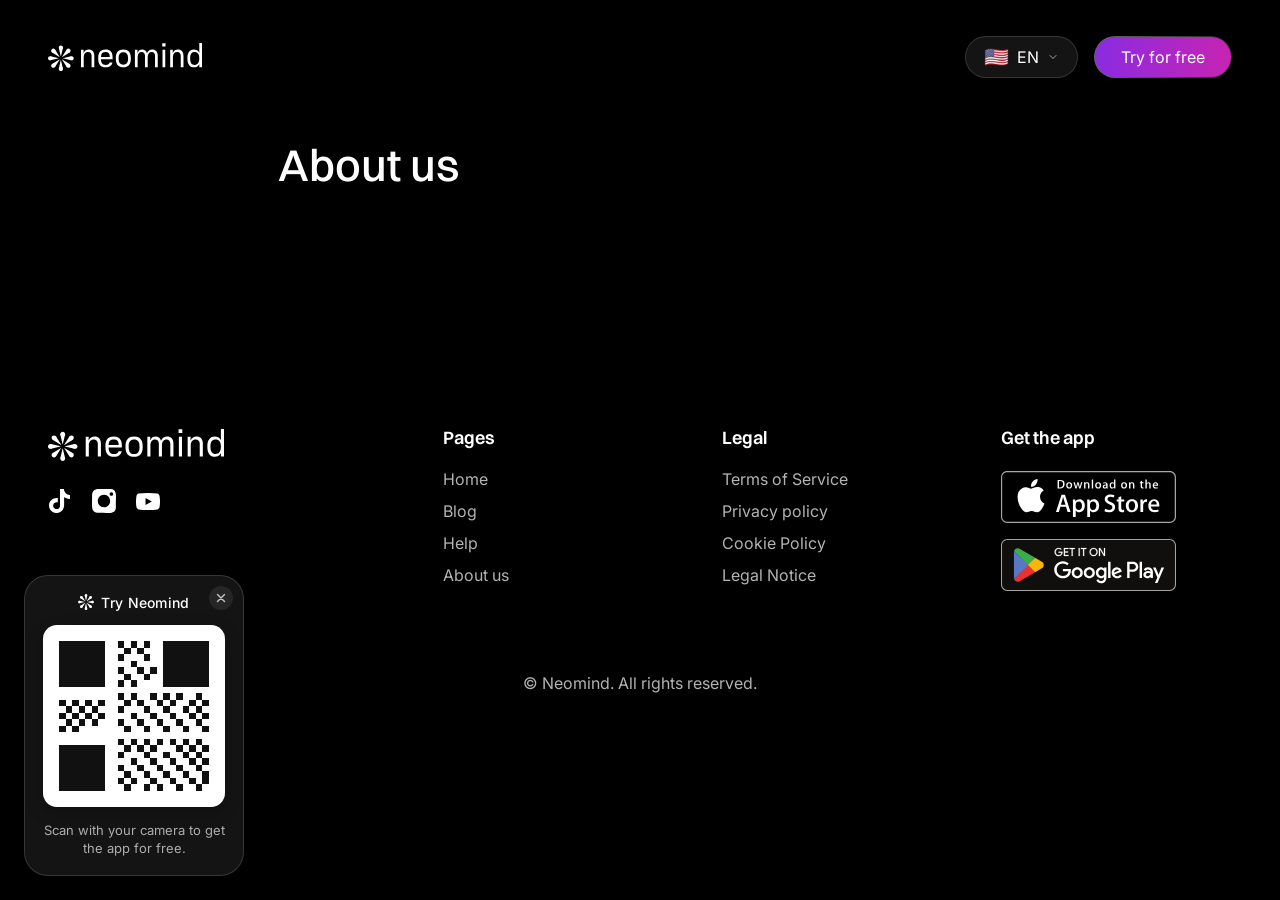
==== about/index.html @ 38ca1463 "Add scaffold pages for all footer links Create privacy, cookies, legal-notice, about, help and blog " ====
<!DOCTYPE html>
<html lang="en">
<head>
  <meta charset="UTF-8">
  <meta name="viewport" content="width=device-width, initial-scale=1.0">
  <title>About us · Neomind</title>
  <link rel="icon" type="image/png" href="../assets/icons/special/neomind_app_watermark_icon.png">
  <link rel="preconnect" href="https://fonts.googleapis.com">
  <link rel="preconnect" href="https://fonts.gstatic.com" crossorigin>
  <link href="https://fonts.googleapis.com/css2?family=Inter:wght@400;500;600&display=swap" rel="stylesheet">
  <link rel="stylesheet" href="../assets/css/styles.css">
</head>
<body>
  <!-- Header, footer, download modal and QR widget are injected by
       assets/js/layout.js — see index.html. -->
  <main class="legal">
    <h1 class="headline legal__headline" data-i18n="about_headline">About us</h1>
  </main>

  <script src="../assets/js/layout.js"></script>
  <script src="../assets/js/config.js"></script>
  <script src="../assets/js/main.js"></script>
</body>
</html>
---- assets/css/styles.css ----
/* ==========================================================================
   Fonts
   ========================================================================== */
@font-face {
  font-family: 'Switzer';
  src: url('../fonts/Switzer (OTF)/Switzer-Thin.otf') format('opentype');
  font-weight: 100;
  font-style: normal;
  font-display: swap;
}
@font-face {
  font-family: 'Switzer';
  src: url('../fonts/Switzer (OTF)/Switzer-Extralight.otf') format('opentype');
  font-weight: 200;
  font-style: normal;
  font-display: swap;
}
@font-face {
  font-family: 'Switzer';
  src: url('../fonts/Switzer (OTF)/Switzer-Light.otf') format('opentype');
  font-weight: 300;
  font-style: normal;
  font-display: swap;
}
@font-face {
  font-family: 'Switzer';
  src: url('../fonts/Switzer (OTF)/Switzer-Regular.otf') format('opentype');
  font-weight: 400;
  font-style: normal;
  font-display: swap;
}
@font-face {
  font-family: 'Switzer';
  src: url('../fonts/Switzer (OTF)/Switzer-Medium.otf') format('opentype');
  font-weight: 500;
  font-style: normal;
  font-display: swap;
}
@font-face {
  font-family: 'Switzer';
  src: url('../fonts/Switzer (OTF)/Switzer-Semibold.otf') format('opentype');
  font-weight: 600;
  font-style: normal;
  font-display: swap;
}
@font-face {
  font-family: 'Switzer';
  src: url('../fonts/Switzer (OTF)/Switzer-Bold.otf') format('opentype');
  font-weight: 700;
  font-style: normal;
  font-display: swap;
}
@font-face {
  font-family: 'Switzer';
  src: url('../fonts/Switzer (OTF)/Switzer-Extrabold.otf') format('opentype');
  font-weight: 800;
  font-style: normal;
  font-display: swap;
}
@font-face {
  font-family: 'Switzer';
  src: url('../fonts/Switzer (OTF)/Switzer-Black.otf') format('opentype');
  font-weight: 900;
  font-style: normal;
  font-display: swap;
}

/* ==========================================================================
   Base
   ========================================================================== */
* {
  box-sizing: border-box;
}

html {
  overflow-x: hidden;
}

body {
  position: relative;
  margin: 0;
  background-color: #000000;
  font-family: 'Inter', sans-serif;
  overflow-x: hidden;
}

/* ==========================================================================
   Header
   ========================================================================== */
.header {
  position: fixed;
  top: 0;
  left: 0;
  right: 0;
  z-index: 100;
  display: flex;
  align-items: center;
  justify-content: space-between;
  padding: 36px max(48px, calc((100% - 1280px) / 2)) 24px;
  background: linear-gradient(180deg, rgba(0, 0, 0, 0.7) 0%, rgba(0, 0, 0, 0) 100%);
}

.header__logo img {
  height: 28px;
  width: auto;
  display: block;
  filter: drop-shadow(0 2px 8px rgba(0, 0, 0, 0.45));
}

.header__actions {
  display: flex;
  align-items: center;
  gap: 16px;
}

/* Language switch */
.lang-switch {
  position: relative;
}

.lang-switch__toggle {
  display: flex;
  align-items: center;
  gap: 8px;
  padding: 10px 18px;
  border: 1px solid rgba(255, 255, 255, 0.15);
  border-radius: 999px;
  background: rgba(255, 255, 255, 0.08);
  backdrop-filter: blur(6px);
  -webkit-backdrop-filter: blur(6px);
  color: #FFFFFF;
  font-family: 'Inter', sans-serif;
  font-size: 16px;
  font-weight: 400;
  cursor: pointer;
  box-shadow: 0 4px 14px rgba(0, 0, 0, 0.15);
}

.lang-switch__flag {
  font-size: 20px;
  line-height: 1;
}

.lang-switch__chevron {
  flex-shrink: 0;
  opacity: 0.6;
  transition: transform 0.2s ease;
}

.lang-switch.is-open .lang-switch__chevron {
  transform: rotate(180deg);
}

/* Language dropdown menu */
.lang-menu {
  position: absolute;
  top: calc(100% + 10px);
  right: 0;
  min-width: 220px;
  padding: 8px;
  border: 1px solid rgba(255, 255, 255, 0.1);
  border-radius: 20px;
  background: rgba(18, 18, 24, 0.9);
  backdrop-filter: blur(20px);
  -webkit-backdrop-filter: blur(20px);
  box-shadow: 0 20px 50px rgba(0, 0, 0, 0.5);
  opacity: 0;
  visibility: hidden;
  transform: translateY(-8px);
  transition: opacity 0.18s ease, transform 0.18s ease, visibility 0.18s;
  z-index: 200;
}

.lang-switch.is-open .lang-menu {
  opacity: 1;
  visibility: visible;
  transform: translateY(0);
}

.lang-menu__item {
  display: flex;
  align-items: center;
  gap: 12px;
  width: 100%;
  padding: 12px 14px;
  border: none;
  border-radius: 12px;
  background: transparent;
  color: #FFFFFF;
  font-family: 'Inter', sans-serif;
  font-size: 16px;
  font-weight: 400;
  text-align: left;
  cursor: pointer;
  transition: background 0.15s ease;
}

.lang-menu__item:hover {
  background: rgba(255, 255, 255, 0.06);
}

.lang-menu__item.is-active {
  background: rgba(138, 43, 226, 0.18);
}

.lang-menu__flag {
  font-size: 20px;
  line-height: 1;
}

.lang-menu__name {
  flex: 1;
}

.lang-menu__check {
  flex-shrink: 0;
  color: #A35BF2;
  opacity: 0;
}

.lang-menu__item.is-active .lang-menu__check {
  opacity: 1;
}

/* Try for free button */
.btn-try {
  padding: 10px 26px;
  border: 1px solid transparent;
  border-radius: 999px;
  background: linear-gradient(90deg, #8A2BE2 0%, #C724B1 100%) padding-box,
              linear-gradient(90deg, rgba(255, 255, 255, 0.4), rgba(255, 255, 255, 0.15)) border-box;
  color: #FFFFFF;
  font-family: 'Inter', sans-serif;
  font-size: 16px;
  font-weight: 400;
  cursor: pointer;
  box-shadow: 0 4px 14px rgba(0, 0, 0, 0.15);
}

/* ==========================================================================
   Hero
   ========================================================================== */
.hero {
  position: relative;
  z-index: 1;
  max-width: 1280px;
  margin: 0 auto;
  padding: 140px 48px 80px;
  text-align: center;
}

.hero__eyebrow {
  display: inline-flex;
  align-items: center;
  gap: 6px;
  margin: 0 0 24px;
  padding: 6px 14px;
  border-radius: 999px;
  border: 1px solid rgba(255, 255, 255, 0.15);
  background: rgba(255, 255, 255, 0.08);
  font-family: 'Inter', sans-serif;
  font-weight: 500;
  font-size: 13px;
  line-height: 1;
  color: #FFFFFF;
}

.hero__eyebrow-icon {
  flex-shrink: 0;
  color: #FFFFFF;
}

.headline {
  margin: 0;
  font-family: 'Switzer', sans-serif;
  font-weight: 500;
  font-size: clamp(28px, 3.5vw, 48px);
  line-height: 1.1;
  color: #FFFFFF;
}

.hero__headline {
  font-size: 56px;
  line-height: 1.05;
}

.hero__subheadline {
  margin: 24px auto 0;
  max-width: 720px;
  font-family: 'Inter', sans-serif;
  font-weight: 400;
  font-size: 16px;
  line-height: 1.5;
  color: #FFFFFF;
  opacity: 0.7;
}

.hero__badges {
  display: flex;
  align-items: center;
  justify-content: center;
  gap: 16px;
  margin-top: 36px;
}

.hero__badge img {
  height: 52px;
  width: auto;
  display: block;
}

.bg-glows {
  position: absolute;
  top: 0;
  left: 0;
  right: 0;
  height: 100vh;
  z-index: 0;
  pointer-events: none;
}

.hero__glow {
  position: absolute;
  top: calc(50% + 200px);
  left: 50%;
  width: 250px;
  height: 250px;
  border-radius: 50%;
  filter: blur(250px);
}

.hero__glow--1 {
  background-color: #7207EA;
  transform: translate(-180%, -50%);
}

.hero__glow--2 {
  background-color: #8D02F1;
  transform: translate(-50%, -50%);
}

.hero__glow--3 {
  background-color: #C301EE;
  transform: translate(80%, -50%);
}

/* Smaller accent glow behind the Features and FAQ headlines */
.section-glow {
  position: absolute;
  top: 0;
  left: 50%;
  transform: translateX(-50%);
  width: 320px;
  height: 320px;
  border-radius: 50%;
  background-color: #2F6BFF;
  filter: blur(180px);
  opacity: 0.45;
  z-index: -1;
  pointer-events: none;
}

.hero__image {
  width: 552px;
  max-width: 50%;
  height: auto;
  display: block;
  margin: 64px auto 0;
  filter: drop-shadow(0 30px 60px rgba(0, 0, 0, 0.5));
}

/* ==========================================================================
   Problem
   ========================================================================== */
.problem {
  position: relative;
  z-index: 1;
  max-width: 1280px;
  margin: 0 auto;
  padding: 80px 48px;
}

.problem__card {
  position: relative;
  border-radius: 32px;
  overflow: hidden;
}

.problem__image {
  display: block;
  width: 100%;
  height: auto;
  transform: scale(1.3) translateX(10%);
  transform-origin: center;
}

.problem__content {
  position: absolute;
  top: 0;
  left: 0;
  bottom: 0;
  display: flex;
  flex-direction: column;
  justify-content: flex-start;
  max-width: 50%;
  padding: clamp(32px, 5%, 72px);
}

.problem__eyebrow {
  align-self: flex-start;
}

.problem__text {
  margin: 24px 0 0;
  font-family: 'Inter', sans-serif;
  font-weight: 400;
  font-size: clamp(13px, 1.1vw, 16px);
  line-height: 1.5;
  color: #FFFFFF;
  opacity: 0.7;
}

.features {
  position: relative;
  z-index: 1;
  max-width: 1280px;
  margin: 0 auto;
  padding: 40px 48px 80px;
  text-align: center;
}

.features__headline {
  width: 50%;
  margin-left: auto;
  margin-right: auto;
  line-height: 1.2;
}

.features__grid {
  display: grid;
  grid-template-columns: repeat(2, 1fr);
  gap: 24px;
  margin-top: 48px;
  text-align: left;
}

.feature-card {
  height: 500px;
  padding: clamp(20px, 2vw, 32px);
  border-radius: 24px;
  background: rgba(255, 255, 255, 0.05);
}

.feature-card__title {
  margin: 0;
  font-family: 'Switzer', sans-serif;
  font-weight: 400;
  font-size: 30px;
  line-height: 1.15;
  color: #FFFFFF;
}

.feature-card__text {
  margin: 16px 0 0;
  font-family: 'Inter', sans-serif;
  font-weight: 400;
  font-size: 16px;
  line-height: 1.5;
  color: #FFFFFF;
  opacity: 0.7;
}

/* ==========================================================================
   FAQ
   ========================================================================== */
.faq {
  position: relative;
  z-index: 1;
  max-width: 1280px;
  margin: 0 auto;
  padding: 40px 48px 80px;
  text-align: center;
}

.faq__eyebrow {
  margin-bottom: 24px;
}

.faq__headline {
  line-height: 1.2;
}

.faq__list {
  max-width: 820px;
  margin: 48px auto 0;
  display: flex;
  flex-direction: column;
  gap: 16px;
  text-align: left;
}

.faq__item {
  border: 1px solid rgba(255, 255, 255, 0.1);
  border-radius: 20px;
  background: rgba(255, 255, 255, 0.04);
  overflow: hidden;
  transition: background 0.2s ease, border-color 0.2s ease;
}

.faq__item.is-open {
  background: rgba(255, 255, 255, 0.06);
  border-color: rgba(255, 255, 255, 0.18);
}

.faq__question {
  display: flex;
  align-items: center;
  justify-content: space-between;
  gap: 16px;
  width: 100%;
  padding: 22px 24px;
  border: none;
  background: transparent;
  color: #FFFFFF;
  font-family: 'Switzer', sans-serif;
  font-weight: 500;
  font-size: 18px;
  line-height: 1.3;
  text-align: left;
  cursor: pointer;
}

.faq__chevron {
  flex-shrink: 0;
  opacity: 0.6;
  transition: transform 0.25s ease;
}

.faq__item.is-open .faq__chevron {
  transform: rotate(180deg);
}

/* Collapsible answer — animate the grid row from 0fr to 1fr so the panel
   slides open without needing a fixed height. */
.faq__answer {
  display: grid;
  grid-template-rows: 0fr;
  transition: grid-template-rows 0.3s ease;
}

.faq__item.is-open .faq__answer {
  grid-template-rows: 1fr;
}

.faq__answer > p {
  overflow: hidden;
  margin: 0;
  padding: 0 24px;
  font-family: 'Inter', sans-serif;
  font-weight: 400;
  font-size: 16px;
  line-height: 1.55;
  color: #FFFFFF;
  opacity: 0.7;
}

.faq__item.is-open .faq__answer > p {
  padding-bottom: 24px;
}

/* ==========================================================================
   CTA
   ========================================================================== */
.cta {
  position: relative;
  z-index: 1;
  margin-top: 80px;
}

.cta__image {
  display: block;
  width: 100%;
  height: 700px;
  object-fit: cover;
  opacity: 0.75;
}

.cta__content {
  position: absolute;
  top: 50%;
  left: 50%;
  transform: translate(-50%, -50%);
  display: flex;
  flex-direction: column;
  align-items: center;
  text-align: center;
}

.cta__headline {
  width: 50vw;
  font-size: 56px;
  line-height: 1.05;
}

.cta__subheadline {
  margin: 24px auto 0;
  max-width: 560px;
  font-family: 'Inter', sans-serif;
  font-weight: 400;
  font-size: 16px;
  line-height: 1.5;
  color: #FFFFFF;
  opacity: 0.7;
}

/* ==========================================================================
   Footer
   ========================================================================== */
.footer {
  position: relative;
  z-index: 1;
  max-width: 1280px;
  margin: 0 auto;
  padding: 160px 48px 48px;
}

.footer__inner {
  display: grid;
  grid-template-columns: 1.5fr 1fr 1fr 1fr;
  gap: 48px;
}

.footer__logo img {
  height: 32px;
  width: auto;
  display: block;
}

.footer__socials {
  display: flex;
  align-items: center;
  gap: 20px;
  margin-top: 28px;
}

.footer__social {
  display: inline-flex;
  color: #FFFFFF;
  transition: opacity 0.2s ease;
}

.footer__social:hover {
  opacity: 0.7;
}

.footer__social svg {
  display: block;
}

.footer__col {
  display: flex;
  flex-direction: column;
  align-items: flex-start;
}

.footer__heading {
  margin: 0 0 24px;
  font-family: 'Switzer', sans-serif;
  font-weight: 600;
  font-size: 18px;
  line-height: 1;
  color: #FFFFFF;
}

.footer__link {
  margin-bottom: 16px;
  font-family: 'Inter', sans-serif;
  font-weight: 400;
  font-size: 16px;
  line-height: 1;
  color: #FFFFFF;
  opacity: 0.7;
  text-decoration: none;
}

.footer__link:last-child {
  margin-bottom: 0;
}

.footer__link:hover {
  opacity: 1;
}

.footer__badges {
  display: flex;
  flex-direction: column;
  gap: 16px;
}

.footer__badge img {
  height: 52px;
  width: auto;
  display: block;
}

.footer__copyright {
  margin: 80px 0 0;
  font-family: 'Inter', sans-serif;
  font-weight: 400;
  font-size: 16px;
  line-height: 1.5;
  color: #FFFFFF;
  opacity: 0.7;
  text-align: center;
}

/* ==========================================================================
   Responsive
   ========================================================================== */

/* Tablet */
@media (max-width: 1024px) {
  .hero__headline,
  .cta__headline {
    font-size: clamp(36px, 6vw, 56px);
  }

  .hero__image {
    max-width: 70%;
  }

  .features__headline {
    width: 70%;
  }

  .feature-card {
    height: auto;
    min-height: 420px;
  }
}

/* Mobile */
@media (max-width: 768px) {
  /* Ignore hard line breaks in headlines so copy wraps naturally,
     replacing each <br> with a space so words stay separated. */
  .headline br,
  .feature-card__title br {
    content: " ";
  }

  /* Header — keep the logo and language switch on one row. The "Try for
     free" CTA is hidden on mobile to save horizontal space. */
  .header {
    padding: 20px;
    background: linear-gradient(180deg, rgba(0, 0, 0, 0.9) 0%, rgba(0, 0, 0, 0) 100%);
  }

  .header__actions {
    gap: 8px;
  }

  .header__logo img {
    height: 24px;
  }

  .btn-try {
    display: none;
  }

  .lang-switch__toggle {
    padding: 8px 14px;
    font-size: 14px;
  }

  .lang-switch__flag {
    font-size: 16px;
  }

  /* Hero */
  .hero {
    padding: 120px 20px 60px;
  }

  .hero__headline {
    font-size: clamp(38px, 10vw, 52px);
    line-height: 1.15;
    overflow-wrap: break-word;
  }

  .problem .headline,
  .features__headline {
    font-size: clamp(34px, 9vw, 46px);
    line-height: 1.25;
  }

  .hero__subheadline {
    font-size: 15px;
  }

  .hero__badges {
    flex-wrap: wrap;
    gap: 12px;
    margin-top: 28px;
  }

  .hero__badge img {
    height: 56px;
  }

  /* Full-bleed hero image — break out of the hero's 20px side padding to span
     the full viewport width. */
  .hero__image {
    width: 100vw;
    max-width: none;
    margin: 48px calc(-50vw + 50%) 0;
  }

  /* Problem — full-bleed, zoomed image shifted right (as on desktop), with the
     copy overlaid on the dark left side. */
  .problem {
    padding: 48px 0;
  }

  .problem__card {
    border-radius: 0;
  }

  .problem__image {
    height: 480px;
    object-fit: cover;
    transform: none;
  }

  .problem__content {
    inset: 0;
    max-width: 100%;
    justify-content: flex-start;
    padding: 48px 24px;
    text-align: left;
  }

  /* Features */
  .features {
    padding: 24px 20px 60px;
  }

  .features__headline {
    width: 100%;
  }

  .features__grid {
    grid-template-columns: 1fr;
    gap: 16px;
    margin-top: 36px;
  }

  .feature-card {
    min-height: 0;
  }

  .feature-card__title {
    font-size: 26px;
  }

  /* FAQ */
  .faq {
    padding: 24px 20px 60px;
  }

  .faq__list {
    margin-top: 36px;
  }

  .faq__question {
    padding: 18px 20px;
    font-size: 16px;
  }

  .faq__answer > p {
    padding: 0 20px;
    font-size: 15px;
  }

  .faq__item.is-open .faq__answer > p {
    padding-bottom: 20px;
  }

  /* CTA */
  .cta {
    margin-top: 60px;
  }

  .cta__image {
    height: 560px;
  }

  .cta__content {
    width: 100%;
    padding: 0 24px;
  }

  .cta__headline {
    width: 100%;
    font-size: clamp(38px, 10vw, 52px);
    line-height: 1.15;
  }

  /* Footer */
  .footer {
    padding: 80px 20px 40px;
  }

  .footer__inner {
    grid-template-columns: 1fr;
    gap: 40px;
    justify-items: center;
    text-align: center;
  }

  .footer__brand {
    display: flex;
    flex-direction: column;
    align-items: center;
  }

  .footer__col {
    align-items: center;
  }

  .footer__badges {
    align-items: center;
  }

  .footer__copyright {
    margin: 56px 0 0;
    text-align: center;
  }

  .footer__badge img {
    height: 64px;
  }
}

/* Small phones */
@media (max-width: 400px) {
  .footer__inner {
    grid-template-columns: 1fr;
  }
}


/* QR download widget — fixed bottom-left, frosted glass like the language menu */
.qr-widget {
  position: fixed;
  left: 24px;
  bottom: 24px;
  z-index: 150;
  width: 220px;
  padding: 18px;
  display: flex;
  flex-direction: column;
  align-items: center;
  gap: 14px;
  border: 1px solid rgba(255, 255, 255, 0.15);
  border-radius: 24px;
  background: rgba(255, 255, 255, 0.08);
  backdrop-filter: blur(6px);
  -webkit-backdrop-filter: blur(6px);
  box-shadow: 0 4px 14px rgba(0, 0, 0, 0.15);
  animation: qr-widget-in 0.5s ease both;
}

.qr-widget.is-dismissed {
  display: none;
}

@keyframes qr-widget-in {
  from { opacity: 0; transform: translateY(16px); }
  to { opacity: 1; transform: translateY(0); }
}

.qr-widget__close {
  position: absolute;
  top: 10px;
  right: 10px;
  display: flex;
  align-items: center;
  justify-content: center;
  width: 24px;
  height: 24px;
  padding: 0;
  border: none;
  border-radius: 50%;
  background: rgba(255, 255, 255, 0.08);
  color: rgba(255, 255, 255, 0.7);
  cursor: pointer;
  transition: background 0.15s ease, color 0.15s ease;
}

.qr-widget__close:hover {
  background: rgba(255, 255, 255, 0.16);
  color: #FFFFFF;
}

.qr-widget__eyebrow {
  display: flex;
  align-items: center;
  justify-content: center;
  width: 100%;
  gap: 7px;
  color: #FFFFFF;
  font-family: 'Inter', sans-serif;
  font-size: 14px;
  font-weight: 500;
  letter-spacing: 0.02em;
}

.qr-widget__icon {
  width: 16px;
  height: 16px;
  flex-shrink: 0;
}

.qr-widget__code {
  position: relative;
  width: 100%;
  aspect-ratio: 1;
  padding: 10px;
  border-radius: 14px;
  background: #FFFFFF;
  box-shadow: 0 6px 16px rgba(0, 0, 0, 0.25);
}

.qr-widget__code svg {
  display: block;
  width: 100%;
  height: 100%;
}

.qr-widget__caption {
  margin: 0;
  color: rgba(255, 255, 255, 0.65);
  font-family: 'Inter', sans-serif;
  font-size: 13px;
  line-height: 1.4;
  text-align: center;
}

/* Tuck the widget away on small screens so it never covers content */
@media (max-width: 768px) {
  .qr-widget {
    display: none;
  }
}

/* Download modal */
.modal {
  position: fixed;
  inset: 0;
  z-index: 1000;
  display: flex;
  align-items: center;
  justify-content: center;
  padding: 24px;
  background: rgba(0, 0, 0, 0.6);
  backdrop-filter: blur(8px);
  -webkit-backdrop-filter: blur(8px);
  opacity: 0;
  transition: opacity 0.2s ease;
}

.modal[hidden] {
  display: none;
}

.modal.is-open {
  opacity: 1;
}

.modal__dialog {
  position: relative;
  width: 100%;
  max-width: 440px;
  padding: 44px 40px 36px;
  display: flex;
  flex-direction: column;
  align-items: center;
  text-align: center;
  border: 1px solid rgba(255, 255, 255, 0.1);
  border-radius: 28px;
  background: rgba(18, 18, 24, 0.92);
  box-shadow: 0 30px 70px rgba(0, 0, 0, 0.55);
  transform: translateY(16px) scale(0.98);
  transition: transform 0.25s ease;
}

.modal.is-open .modal__dialog {
  transform: translateY(0) scale(1);
}

.modal__close {
  position: absolute;
  top: 16px;
  right: 16px;
  display: flex;
  align-items: center;
  justify-content: center;
  width: 32px;
  height: 32px;
  padding: 0;
  border: none;
  border-radius: 50%;
  background: rgba(255, 255, 255, 0.08);
  color: rgba(255, 255, 255, 0.7);
  cursor: pointer;
  transition: background 0.15s ease, color 0.15s ease;
}

.modal__close:hover {
  background: rgba(255, 255, 255, 0.16);
  color: #FFFFFF;
}

.modal__title {
  width: 85%;
  margin: 0;
  color: #FFFFFF;
  font-family: 'Inter', sans-serif;
  font-size: 30px;
  font-weight: 500;
  line-height: 1.2;
}

.modal__text {
  margin: 14px 0 0;
  color: rgba(255, 255, 255, 0.65);
  font-family: 'Inter', sans-serif;
  font-size: 15px;
  line-height: 1.45;
}

.modal__code {
  width: 200px;
  max-width: 70%;
  aspect-ratio: 1;
  margin: 24px 0;
  padding: 14px;
  border-radius: 18px;
  background: #FFFFFF;
  box-shadow: 0 8px 24px rgba(0, 0, 0, 0.3);
}

.modal__code svg {
  display: block;
  width: 100%;
  height: 100%;
}

.modal__text--or {
  margin-top: 0;
}

.modal__badges {
  display: flex;
  gap: 12px;
  margin-top: 18px;
}

.modal__badges img {
  height: 44px;
}

/* ==========================================================================
   Legal / content pages (Terms, Privacy, Cookie Policy, Legal Notice…)
   ========================================================================== */
.legal {
  position: relative;
  z-index: 1;
  max-width: 820px;
  margin: 0 auto;
  padding: 140px 48px 80px;
}

.legal__headline {
  margin: 0;
}

@media (max-width: 768px) {
  .legal {
    padding: 120px 24px 64px;
  }
}
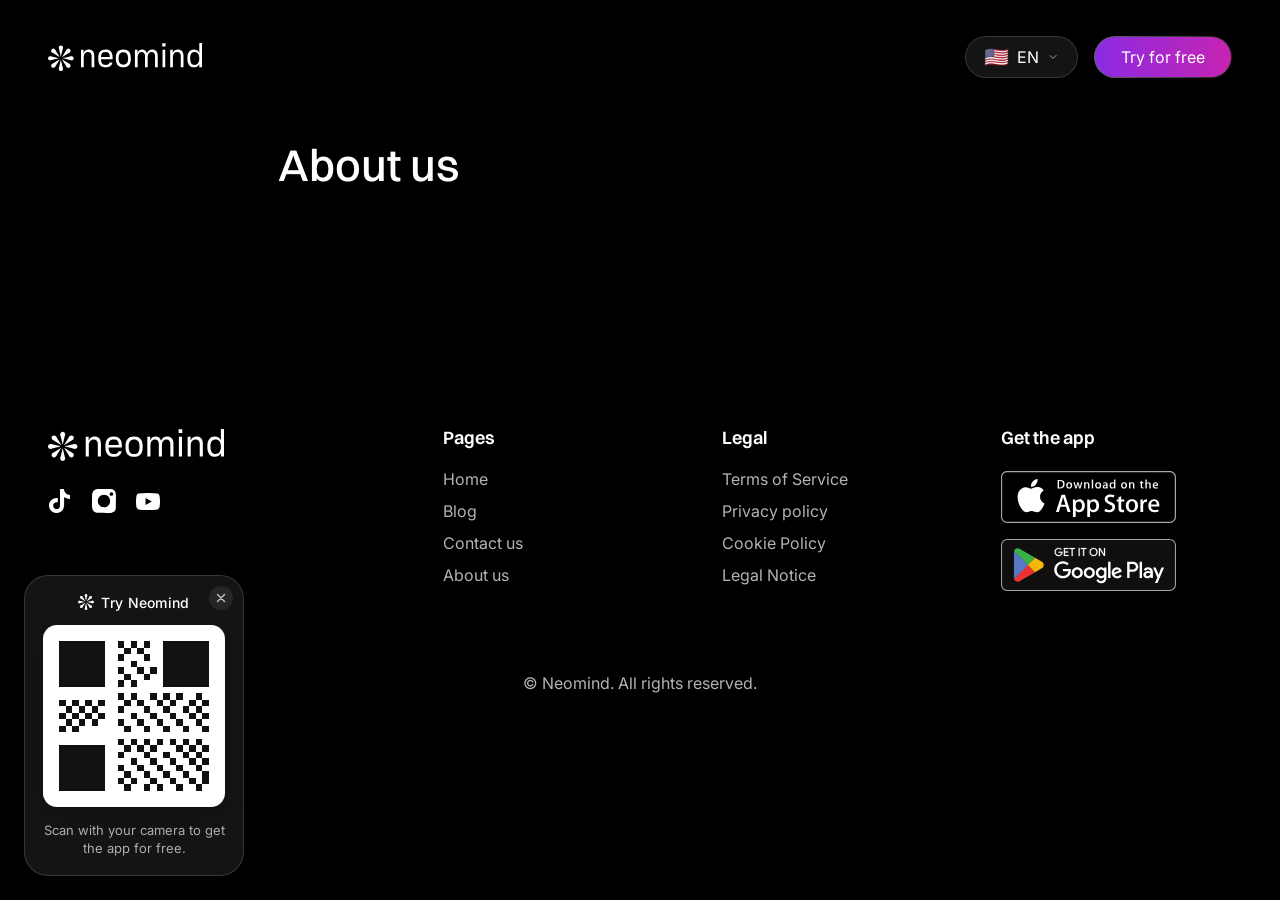
==== commit 4f154861: "Localize tab title per page; rename Help to Contact us Tab titles previously only localized on the h" ====
--- a/about/index.html
+++ b/about/index.html
@@ -3,7 +3,7 @@
 <head>
   <meta charset="UTF-8">
   <meta name="viewport" content="width=device-width, initial-scale=1.0">
-  <title>About us · Neomind</title>
+  <title data-i18n="title_about">About us · Neomind</title>
   <link rel="icon" type="image/png" href="../assets/icons/special/neomind_app_watermark_icon.png">
   <link rel="preconnect" href="https://fonts.googleapis.com">
   <link rel="preconnect" href="https://fonts.gstatic.com" crossorigin>
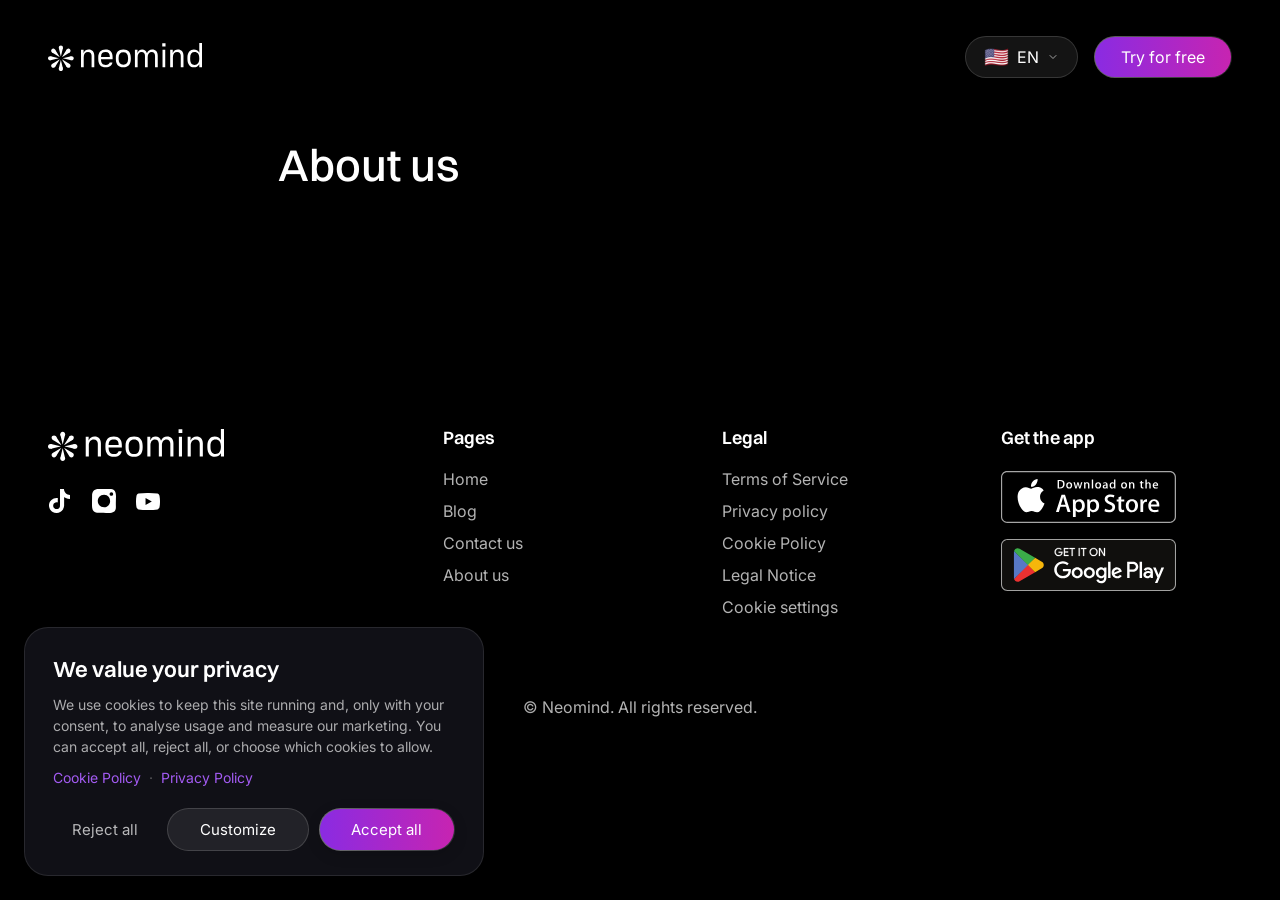
==== commit 953651ad: "Add GDPR cookie consent banner and Cookie Policy content Banner logic in assets/js/cookie-consent.js" ====
--- a/about/index.html
+++ b/about/index.html
@@ -20,5 +20,6 @@
   <script src="../assets/js/layout.js"></script>
   <script src="../assets/js/config.js"></script>
   <script src="../assets/js/main.js"></script>
+  <script src="../assets/js/cookie-consent.js"></script>
 </body>
 </html>
--- a/assets/css/styles.css
+++ b/assets/css/styles.css
@@ -1185,8 +1185,357 @@
   margin: 0;
 }
 
+.legal__lead {
+  margin: 16px 0 0;
+  color: rgba(255, 255, 255, 0.55);
+  font-size: 15px;
+}
+
+.legal__section {
+  margin-top: 40px;
+}
+
+.legal__subhead {
+  margin: 0 0 12px;
+  color: #FFFFFF;
+  font-size: 18px;
+  font-weight: 600;
+}
+
+.legal__text {
+  margin: 0;
+  color: rgba(255, 255, 255, 0.78);
+  font-size: 16px;
+  line-height: 1.7;
+}
+
+.legal__headline + .legal__text {
+  margin-top: 28px;
+}
+
+.legal__text + .legal__text {
+  margin-top: 16px;
+}
+
+.legal__text a {
+  color: #A35BF2;
+  text-decoration: none;
+}
+
+.legal__text a:hover {
+  text-decoration: underline;
+}
+
+/* Legal document body rendered from assets/js/legal-data.js by renderLegal().
+   The .legal__doc rules style the plain HTML in each section's body so the
+   data file can stay free of per-element classes. */
+.legal__note {
+  margin: 28px 0 0;
+  padding: 16px 20px;
+  border: 1px solid rgba(255, 255, 255, 0.12);
+  border-radius: 12px;
+  background: rgba(255, 255, 255, 0.03);
+  color: rgba(255, 255, 255, 0.55);
+  font-size: 14px;
+  line-height: 1.6;
+}
+
+.legal__doc p {
+  margin: 16px 0 0;
+  color: rgba(255, 255, 255, 0.78);
+  font-size: 16px;
+  line-height: 1.7;
+}
+
+.legal__doc ul {
+  margin: 12px 0 0;
+  padding-left: 22px;
+  color: rgba(255, 255, 255, 0.78);
+  font-size: 16px;
+  line-height: 1.7;
+}
+
+.legal__doc li {
+  margin: 6px 0 0;
+}
+
+.legal__doc strong {
+  color: #FFFFFF;
+  font-weight: 600;
+}
+
+.legal__doc a {
+  color: #A35BF2;
+  text-decoration: none;
+}
+
+.legal__doc a:hover {
+  text-decoration: underline;
+}
+
 @media (max-width: 768px) {
   .legal {
     padding: 120px 24px 64px;
   }
 }
+
+/* ==========================================================================
+   Cookie consent banner
+   ========================================================================== */
+/* "Cookie settings" reopen control in the footer, styled like a footer link. */
+.footer__link--btn {
+  margin-bottom: 16px;
+  padding: 0;
+  border: none;
+  background: none;
+  cursor: pointer;
+  text-align: left;
+}
+
+.cookie-consent {
+  position: fixed;
+  left: 24px;
+  bottom: 24px;
+  z-index: 1200;
+  width: calc(100% - 48px);
+  max-width: 460px;
+  opacity: 0;
+  transform: translateY(16px);
+  transition: opacity 0.25s ease, transform 0.25s ease;
+}
+
+.cookie-consent[hidden] {
+  display: none;
+}
+
+/* The QR widget shares the bottom-left corner; hide it while the banner is up. */
+body.cc-banner-open .qr-widget {
+  display: none;
+}
+
+.cookie-consent.is-open {
+  opacity: 1;
+  transform: translateY(0);
+}
+
+.cookie-consent__dialog {
+  padding: 28px 28px 24px;
+  border: 1px solid rgba(255, 255, 255, 0.1);
+  border-radius: 24px;
+  background: rgba(18, 18, 24, 0.92);
+  backdrop-filter: blur(20px);
+  -webkit-backdrop-filter: blur(20px);
+  box-shadow: 0 30px 70px rgba(0, 0, 0, 0.55);
+}
+
+.cookie-consent__title {
+  margin: 0;
+  font-family: 'Switzer', sans-serif;
+  font-weight: 600;
+  font-size: 22px;
+  line-height: 1.2;
+  color: #FFFFFF;
+}
+
+.cookie-consent__text {
+  margin: 12px 0 0;
+  font-family: 'Inter', sans-serif;
+  font-size: 14px;
+  line-height: 1.5;
+  color: rgba(255, 255, 255, 0.65);
+}
+
+.cookie-consent__links {
+  display: flex;
+  align-items: center;
+  gap: 8px;
+  margin: 12px 0 0;
+  font-family: 'Inter', sans-serif;
+  font-size: 14px;
+}
+
+.cookie-consent__link {
+  color: #A35BF2;
+  text-decoration: none;
+}
+
+.cookie-consent__link:hover {
+  text-decoration: underline;
+}
+
+.cookie-consent__dot {
+  color: rgba(255, 255, 255, 0.3);
+}
+
+.cookie-consent__actions {
+  display: flex;
+  flex-wrap: wrap;
+  gap: 10px;
+  margin-top: 22px;
+}
+
+.cookie-consent__btn {
+  flex: 1 1 auto;
+  padding: 11px 18px;
+  border: 1px solid transparent;
+  border-radius: 999px;
+  font-family: 'Inter', sans-serif;
+  font-size: 15px;
+  font-weight: 400;
+  white-space: nowrap;
+  cursor: pointer;
+  transition: background 0.15s ease, border-color 0.15s ease, opacity 0.15s ease, color 0.15s ease;
+}
+
+.cookie-consent__btn--primary {
+  background: linear-gradient(90deg, #8A2BE2 0%, #C724B1 100%) padding-box,
+              linear-gradient(90deg, rgba(255, 255, 255, 0.4), rgba(255, 255, 255, 0.15)) border-box;
+  color: #FFFFFF;
+  box-shadow: 0 4px 14px rgba(0, 0, 0, 0.15);
+}
+
+.cookie-consent__btn--primary:hover {
+  opacity: 0.92;
+}
+
+.cookie-consent__btn--secondary {
+  background: rgba(255, 255, 255, 0.08);
+  border-color: rgba(255, 255, 255, 0.15);
+  color: #FFFFFF;
+}
+
+.cookie-consent__btn--secondary:hover {
+  background: rgba(255, 255, 255, 0.14);
+}
+
+.cookie-consent__btn--ghost {
+  flex: 0 1 auto;
+  background: transparent;
+  color: rgba(255, 255, 255, 0.7);
+}
+
+.cookie-consent__btn--ghost:hover {
+  background: rgba(255, 255, 255, 0.06);
+  color: #FFFFFF;
+}
+
+/* Preference categories */
+.cookie-consent__cat {
+  padding: 16px 0;
+  border-bottom: 1px solid rgba(255, 255, 255, 0.08);
+}
+
+.cookie-consent__cat:first-of-type {
+  padding-top: 20px;
+}
+
+.cookie-consent__cat-head {
+  display: flex;
+  align-items: center;
+  justify-content: space-between;
+  gap: 12px;
+}
+
+.cookie-consent__cat-title {
+  font-family: 'Inter', sans-serif;
+  font-size: 15px;
+  font-weight: 500;
+  color: #FFFFFF;
+}
+
+.cookie-consent__cat-desc {
+  margin: 8px 0 0;
+  font-family: 'Inter', sans-serif;
+  font-size: 13px;
+  line-height: 1.45;
+  color: rgba(255, 255, 255, 0.55);
+}
+
+.cookie-consent__always {
+  flex-shrink: 0;
+  font-family: 'Inter', sans-serif;
+  font-size: 13px;
+  font-weight: 500;
+  color: #A35BF2;
+}
+
+/* Toggle switch */
+.cookie-consent__switch {
+  position: relative;
+  flex-shrink: 0;
+  display: inline-block;
+  width: 44px;
+  height: 26px;
+}
+
+.cookie-consent__switch input {
+  position: absolute;
+  width: 100%;
+  height: 100%;
+  margin: 0;
+  opacity: 0;
+  cursor: pointer;
+}
+
+.cookie-consent__slider {
+  position: absolute;
+  inset: 0;
+  border-radius: 999px;
+  background: rgba(255, 255, 255, 0.15);
+  transition: background 0.18s ease;
+  pointer-events: none;
+}
+
+.cookie-consent__slider::before {
+  content: '';
+  position: absolute;
+  top: 3px;
+  left: 3px;
+  width: 20px;
+  height: 20px;
+  border-radius: 50%;
+  background: #FFFFFF;
+  transition: transform 0.18s ease;
+}
+
+.cookie-consent__switch input:checked + .cookie-consent__slider {
+  background: linear-gradient(90deg, #8A2BE2 0%, #C724B1 100%);
+}
+
+.cookie-consent__switch input:checked + .cookie-consent__slider::before {
+  transform: translateX(18px);
+}
+
+.cookie-consent__switch input:focus-visible + .cookie-consent__slider {
+  outline: 2px solid #A35BF2;
+  outline-offset: 2px;
+}
+
+@media (max-width: 768px) {
+  .cookie-consent {
+    left: 12px;
+    right: 12px;
+    bottom: 12px;
+    width: auto;
+    max-width: none;
+  }
+
+  .cookie-consent__dialog {
+    padding: 22px 20px 20px;
+  }
+
+  .cookie-consent__btn {
+    flex: 1 1 100%;
+  }
+
+  .cookie-consent__btn--ghost {
+    order: 3;
+  }
+}
+
+@media (prefers-reduced-motion: reduce) {
+  .cookie-consent {
+    transition: opacity 0.01ms;
+    transform: none;
+  }
+}
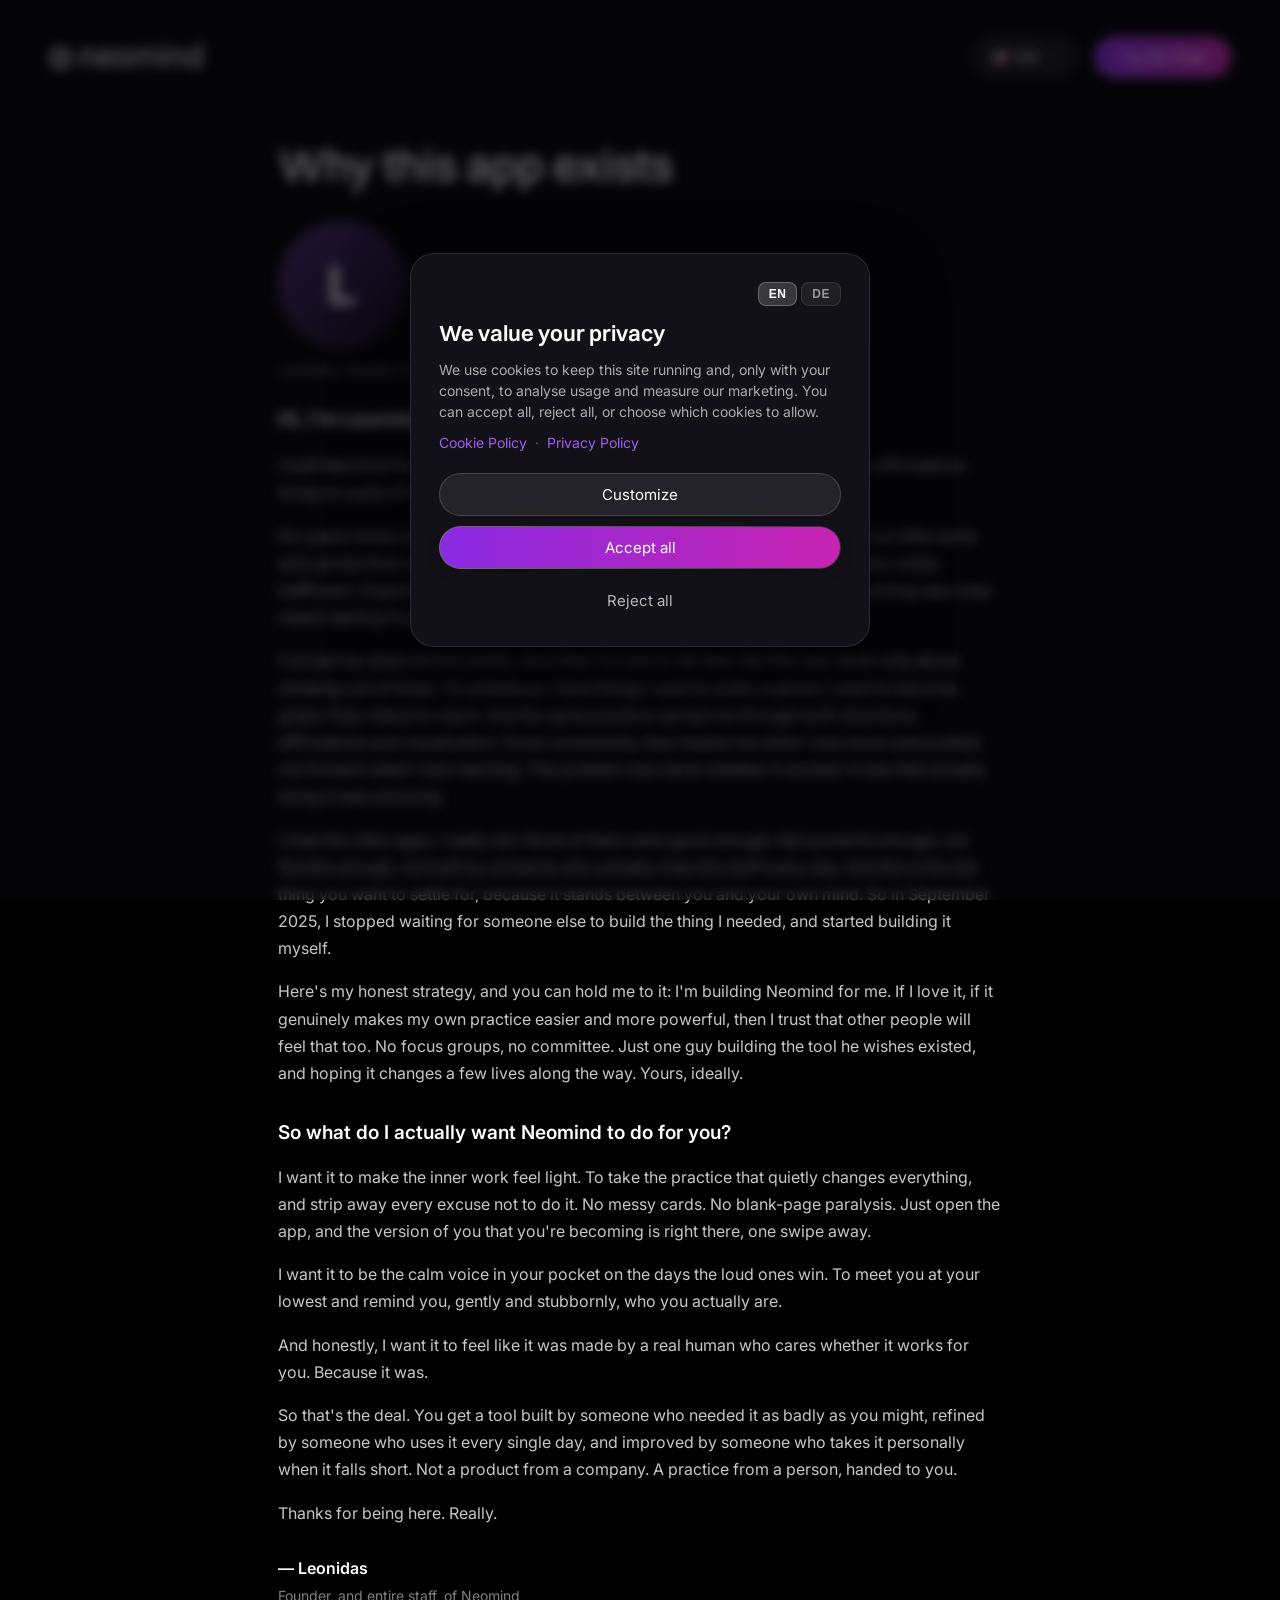
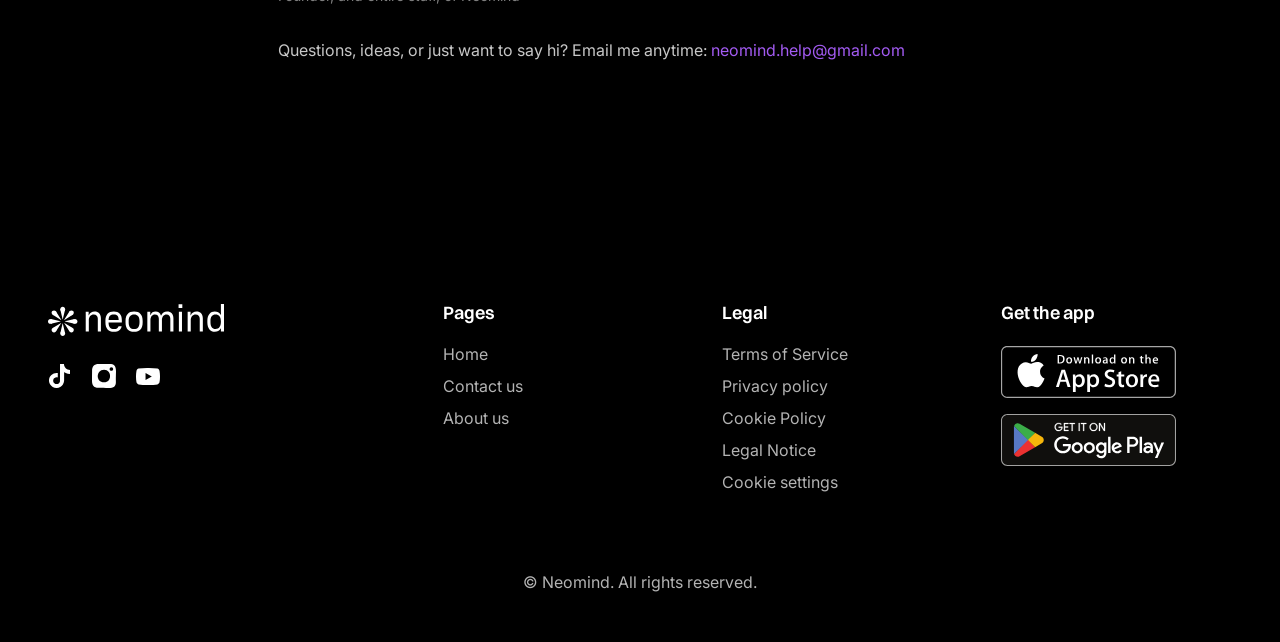
==== commit 893a1479: "Add founder story to About page (EN + DE) Replace the About scaffold with a personal "Why this app e" ====
--- a/about/index.html
+++ b/about/index.html
@@ -13,8 +13,44 @@
 <body>
   <!-- Header, footer, download modal and QR widget are injected by
        assets/js/layout.js — see index.html. -->
-  <main class="legal">
-    <h1 class="headline legal__headline" data-i18n="about_headline">About us</h1>
+  <main class="legal about">
+    <h1 class="headline legal__headline" data-i18n="about_headline">Why this app exists</h1>
+
+    <!-- Founder photo. When a real photo is ready, replace the placeholder div
+         below with:
+         <img class="about__photo" src="../assets/images/founder.webp" alt="Leonidas, founder of Neomind"> -->
+    <figure class="about__portrait">
+      <div class="about__photo about__photo--placeholder" aria-hidden="true">L</div>
+      <figcaption class="about__caption" data-i18n="about_caption">Leonidas, founder of Neomind</figcaption>
+    </figure>
+
+    <p class="legal__text about__greeting" data-i18n="about_greeting">Hi, I'm Leonidas.</p>
+
+    <p class="legal__text" data-i18n="about_p1">I built Neomind for one stubborn, slightly embarrassing reason: I was tired of my affirmations living on a pile of handwritten cards.</p>
+
+    <p class="legal__text" data-i18n="about_p2">For years I knew exactly what I had to do to grow. So I wrote my affirmations out on little cards and carried them around like a tiny, chaotic deck of self-help. It worked. It was also wildly inefficient. Organizing them was a mess, finding the right one took forever, and writing new ones meant starting from a blank card and a blank brain.</p>
+
+    <p class="legal__text" data-i18n="about_p3">I've had my share of low points, more than I'd care to list here. But this was never only about climbing out of holes. I'm ambitious. I have things I want to build, a person I want to become, goals I fully intend to reach. And the same practice carried me through both directions: affirmations and visualization. Done consistently, they healed me when I was down and pushed me forward when I was reaching. The problem was never whether it worked. It was that actually doing it was annoying.</p>
+
+    <p class="legal__text" data-i18n="about_p4">I tried the other apps. I really did. None of them were good enough. Not powerful enough, not flexible enough, not built by someone who actually lives this stuff every day. And this is the last thing you want to settle for, because it stands between you and your own mind. So in September 2025, I stopped waiting for someone else to build the thing I needed, and started building it myself.</p>
+
+    <p class="legal__text" data-i18n="about_p5">Here's my honest strategy, and you can hold me to it: I'm building Neomind for me. If I love it, if it genuinely makes my own practice easier and more powerful, then I trust that other people will feel that too. No focus groups, no committee. Just one guy building the tool he wishes existed, and hoping it changes a few lives along the way. Yours, ideally.</p>
+
+    <p class="about__question" data-i18n="about_question">So what do I actually want Neomind to do for you?</p>
+
+    <p class="legal__text" data-i18n="about_p6">I want it to make the inner work feel light. To take the practice that quietly changes everything, and strip away every excuse not to do it. No messy cards. No blank-page paralysis. Just open the app, and the version of you that you're becoming is right there, one swipe away.</p>
+
+    <p class="legal__text" data-i18n="about_p7">I want it to be the calm voice in your pocket on the days the loud ones win. To meet you at your lowest and remind you, gently and stubbornly, who you actually are.</p>
+
+    <p class="legal__text" data-i18n="about_p8">And honestly, I want it to feel like it was made by a real human who cares whether it works for you. Because it was.</p>
+
+    <p class="legal__text" data-i18n="about_p9">So that's the deal. You get a tool built by someone who needed it as badly as you might, refined by someone who uses it every single day, and improved by someone who takes it personally when it falls short. Not a product from a company. A practice from a person, handed to you.</p>
+
+    <p class="legal__text" data-i18n="about_thanks">Thanks for being here. Really.</p>
+
+    <p class="about__signoff" data-i18n="about_signoff">— Leonidas<br><span class="about__role">Founder, and entire staff, of Neomind</span></p>
+
+    <p class="legal__text about__contact" data-i18n="about_contact">Questions, ideas, or just want to say hi? Email me anytime: <a href="mailto:neomind.help@gmail.com">neomind.help@gmail.com</a></p>
   </main>
 
   <script src="../assets/js/layout.js"></script>
--- a/assets/css/styles.css
+++ b/assets/css/styles.css
@@ -137,8 +137,12 @@
 }
 
 .lang-switch__flag {
-  font-size: 20px;
-  line-height: 1;
+  width: 18px;
+  height: 18px;
+  border-radius: 3px;
+  object-fit: cover;
+  display: block;
+  flex-shrink: 0;
 }
 
 .lang-switch__chevron {
@@ -204,8 +208,12 @@
 }
 
 .lang-menu__flag {
-  font-size: 20px;
-  line-height: 1;
+  width: 18px;
+  height: 18px;
+  border-radius: 3px;
+  object-fit: cover;
+  display: block;
+  flex-shrink: 0;
 }
 
 .lang-menu__name {
@@ -439,13 +447,15 @@
 .features__grid {
   display: grid;
   grid-template-columns: repeat(2, 1fr);
-  gap: 24px;
-  margin-top: 48px;
+  gap: 40px;
+  max-width: 960px;
+  margin: 48px auto 0;
   text-align: left;
 }
 
 .feature-card {
-  height: 500px;
+  display: flex;
+  flex-direction: column;
   padding: clamp(20px, 2vw, 32px);
   border-radius: 24px;
   background: rgba(255, 255, 255, 0.05);
@@ -468,6 +478,26 @@
   line-height: 1.5;
   color: #FFFFFF;
   opacity: 0.7;
+}
+
+.feature-card__image {
+  display: block;
+  width: calc(100% + 2 * clamp(20px, 2vw, 32px));
+  height: auto;
+  margin-top: auto;
+  padding-top: 24px;
+  margin-right: calc(-1 * clamp(20px, 2vw, 32px));
+  margin-bottom: calc(-1 * clamp(20px, 2vw, 32px));
+  margin-left: calc(-1 * clamp(20px, 2vw, 32px));
+  border-bottom-left-radius: 24px;
+  border-bottom-right-radius: 24px;
+}
+
+/* Center a lone card left over on the last row of the 2-column grid. */
+.feature-card:last-child:nth-child(odd) {
+  grid-column: 1 / -1;
+  width: calc((100% - 40px) / 2);
+  margin-inline: auto;
 }
 
 /* ==========================================================================
@@ -733,10 +763,6 @@
     width: 70%;
   }
 
-  .feature-card {
-    height: auto;
-    min-height: 420px;
-  }
 }
 
 /* Mobile */
@@ -773,7 +799,8 @@
   }
 
   .lang-switch__flag {
-    font-size: 16px;
+    width: 18px;
+    height: 18px;
   }
 
   /* Hero */
@@ -782,7 +809,7 @@
   }
 
   .hero__headline {
-    font-size: clamp(38px, 10vw, 52px);
+    font-size: clamp(42px, 10vw, 52px);
     line-height: 1.15;
     overflow-wrap: break-word;
   }
@@ -854,8 +881,9 @@
     margin-top: 36px;
   }
 
-  .feature-card {
-    min-height: 0;
+  .feature-card:last-child:nth-child(odd) {
+    width: 100%;
+    margin-inline: 0;
   }
 
   .feature-card__title {
@@ -1280,6 +1308,79 @@
 }
 
 /* ==========================================================================
+   About page
+   ========================================================================== */
+.about__portrait {
+  margin: 32px 0 8px;
+  display: flex;
+  flex-direction: column;
+  align-items: flex-start;
+  gap: 12px;
+}
+
+.about__photo {
+  width: 128px;
+  height: 128px;
+  border-radius: 50%;
+  object-fit: cover;
+  border: 1px solid rgba(255, 255, 255, 0.12);
+}
+
+.about__photo--placeholder {
+  display: flex;
+  align-items: center;
+  justify-content: center;
+  background: linear-gradient(135deg, rgba(163, 91, 242, 0.45), rgba(163, 91, 242, 0.08));
+  color: #FFFFFF;
+  font-size: 52px;
+  font-weight: 600;
+  user-select: none;
+}
+
+.about__caption {
+  margin: 0;
+  color: rgba(255, 255, 255, 0.5);
+  font-size: 14px;
+}
+
+.about__greeting {
+  margin-top: 24px;
+  color: #FFFFFF;
+  font-size: 20px;
+  font-weight: 600;
+}
+
+.about__question {
+  margin: 32px 0 0;
+  color: #FFFFFF;
+  font-size: 19px;
+  font-weight: 600;
+  line-height: 1.5;
+}
+
+.about__question + .legal__text {
+  margin-top: 16px;
+}
+
+.about__signoff {
+  margin: 28px 0 0;
+  color: #FFFFFF;
+  font-size: 16px;
+  font-weight: 600;
+  line-height: 1.7;
+}
+
+.about__role {
+  color: rgba(255, 255, 255, 0.5);
+  font-size: 14px;
+  font-weight: 400;
+}
+
+.about__contact {
+  margin-top: 28px;
+}
+
+/* ==========================================================================
    Cookie consent banner
    ========================================================================== */
 /* "Cookie settings" reopen control in the footer, styled like a footer link. */
@@ -1292,16 +1393,21 @@
   text-align: left;
 }
 
+/* Full-screen modal overlay: a dimmed backdrop the visitor cannot click or
+   Escape past. They must accept, reject, or save a choice to dismiss it. */
 .cookie-consent {
   position: fixed;
-  left: 24px;
-  bottom: 24px;
+  inset: 0;
   z-index: 1200;
-  width: calc(100% - 48px);
-  max-width: 460px;
+  display: flex;
+  align-items: center;
+  justify-content: center;
+  padding: 24px;
+  background: rgba(8, 8, 12, 0.6);
+  backdrop-filter: blur(6px);
+  -webkit-backdrop-filter: blur(6px);
   opacity: 0;
-  transform: translateY(16px);
-  transition: opacity 0.25s ease, transform 0.25s ease;
+  transition: opacity 0.25s ease;
 }
 
 .cookie-consent[hidden] {
@@ -1313,19 +1419,66 @@
   display: none;
 }
 
+/* Lock background scroll so the page can't be interacted with behind the modal. */
+body.cc-banner-open {
+  overflow: hidden;
+}
+
 .cookie-consent.is-open {
   opacity: 1;
-  transform: translateY(0);
 }
 
 .cookie-consent__dialog {
+  width: 100%;
+  max-width: 460px;
+  max-height: calc(100vh - 48px);
+  overflow-y: auto;
   padding: 28px 28px 24px;
   border: 1px solid rgba(255, 255, 255, 0.1);
   border-radius: 24px;
-  background: rgba(18, 18, 24, 0.92);
+  background: rgba(18, 18, 24, 0.96);
   backdrop-filter: blur(20px);
   -webkit-backdrop-filter: blur(20px);
   box-shadow: 0 30px 70px rgba(0, 0, 0, 0.55);
+  transform: translateY(16px) scale(0.98);
+  transition: transform 0.25s ease;
+}
+
+.cookie-consent.is-open .cookie-consent__dialog {
+  transform: translateY(0) scale(1);
+}
+
+/* In-modal language toggle: the consent overlay covers the header switcher,
+   so visitors can still read the notice in their language before deciding. */
+.cookie-consent__lang {
+  display: flex;
+  justify-content: flex-end;
+  gap: 4px;
+  margin-bottom: 14px;
+}
+
+.cookie-consent__lang-btn {
+  padding: 4px 10px;
+  font-size: 12px;
+  font-weight: 600;
+  letter-spacing: 0.04em;
+  color: rgba(255, 255, 255, 0.55);
+  background: rgba(255, 255, 255, 0.06);
+  border: 1px solid rgba(255, 255, 255, 0.1);
+  border-radius: 8px;
+  cursor: pointer;
+  transition: color 0.15s ease, background 0.15s ease, border-color 0.15s ease;
+}
+
+.cookie-consent__lang-btn:hover {
+  color: #fff;
+  background: rgba(255, 255, 255, 0.1);
+}
+
+.cookie-consent__lang-btn.is-active {
+  color: #fff;
+  background: rgba(255, 255, 255, 0.16);
+  border-color: rgba(255, 255, 255, 0.25);
 }
 
 .cookie-consent__title {
@@ -1375,7 +1528,7 @@
 }
 
 .cookie-consent__btn {
-  flex: 1 1 auto;
+  flex: 1 1 100%;
   padding: 11px 18px;
   border: 1px solid transparent;
   border-radius: 999px;
@@ -1409,7 +1562,7 @@
 }
 
 .cookie-consent__btn--ghost {
-  flex: 0 1 auto;
+  order: 3;
   background: transparent;
   color: rgba(255, 255, 255, 0.7);
 }
@@ -1513,29 +1666,22 @@
 
 @media (max-width: 768px) {
   .cookie-consent {
-    left: 12px;
-    right: 12px;
-    bottom: 12px;
-    width: auto;
-    max-width: none;
+    padding: 16px;
+    align-items: flex-end;
   }
 
   .cookie-consent__dialog {
     padding: 22px 20px 20px;
-  }
-
-  .cookie-consent__btn {
-    flex: 1 1 100%;
-  }
-
-  .cookie-consent__btn--ghost {
-    order: 3;
   }
 }
 
 @media (prefers-reduced-motion: reduce) {
   .cookie-consent {
     transition: opacity 0.01ms;
+  }
+
+  .cookie-consent__dialog {
+    transition: none;
     transform: none;
   }
 }
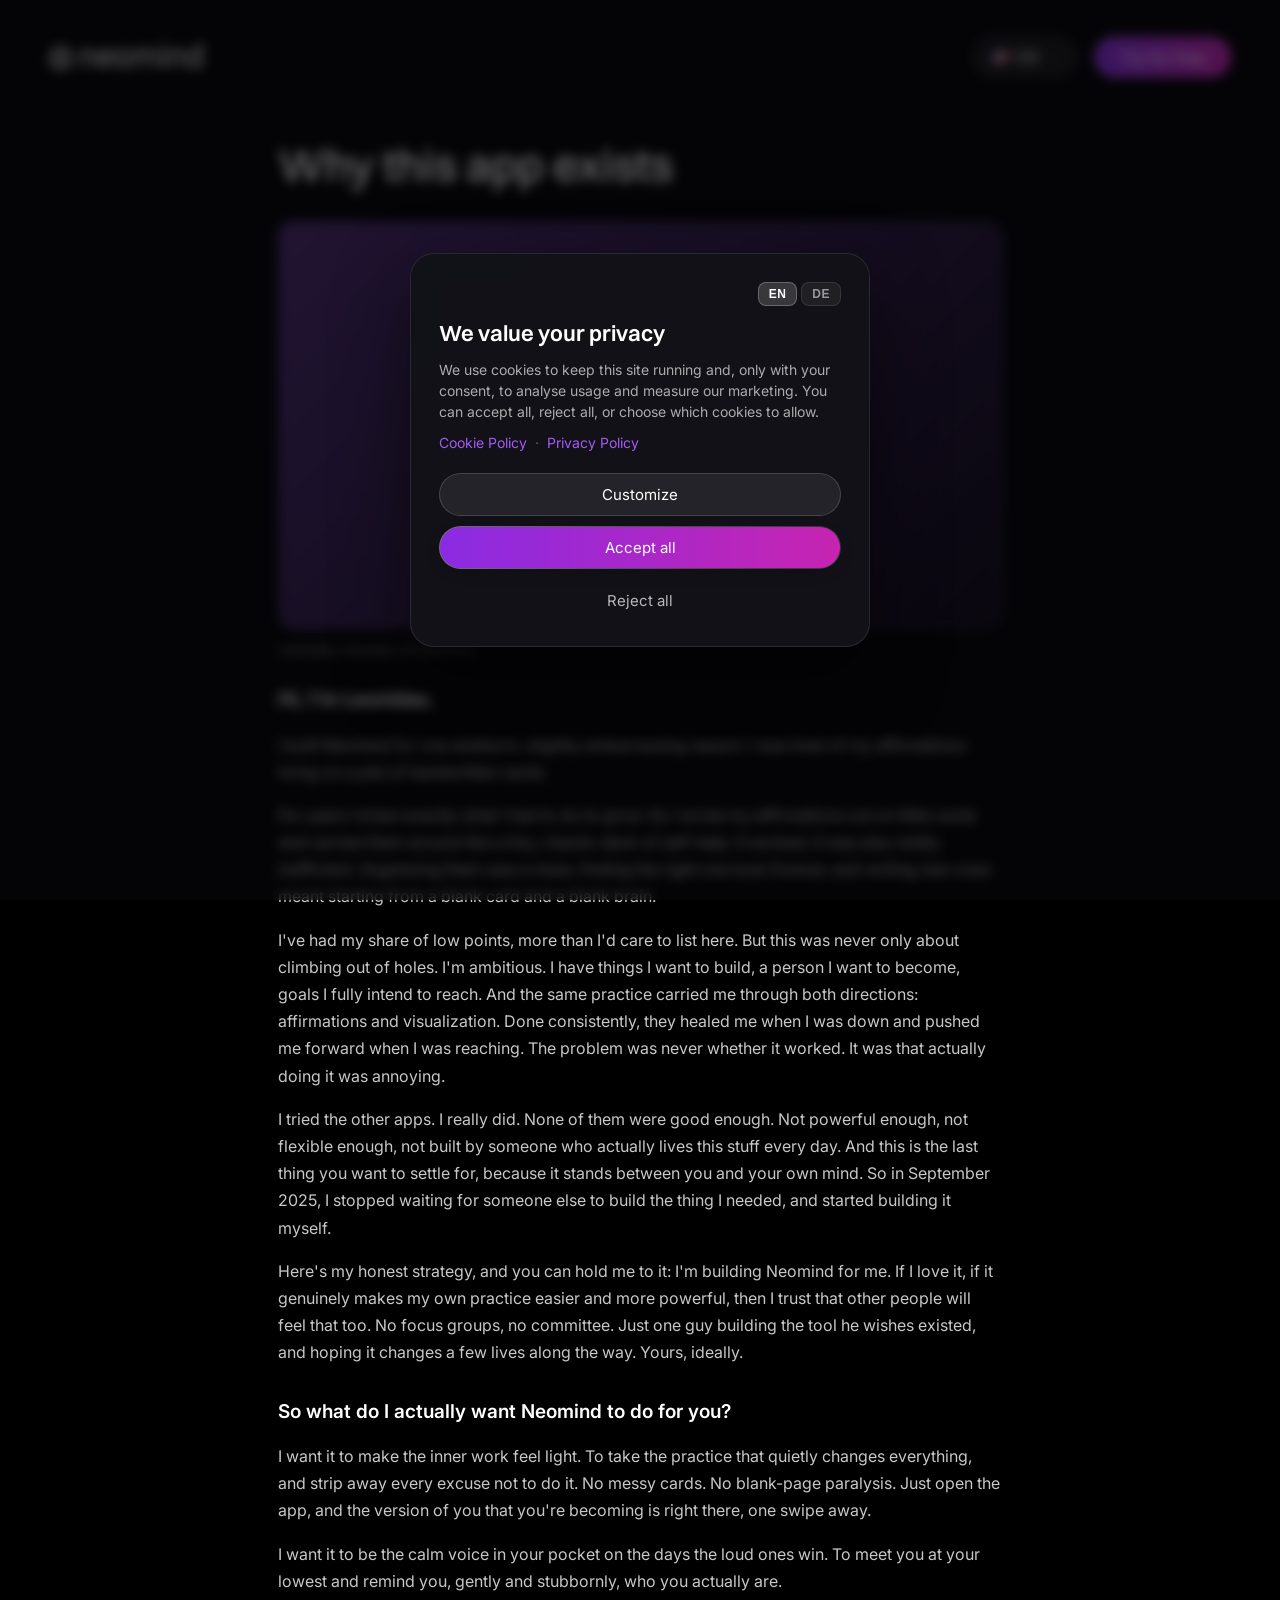
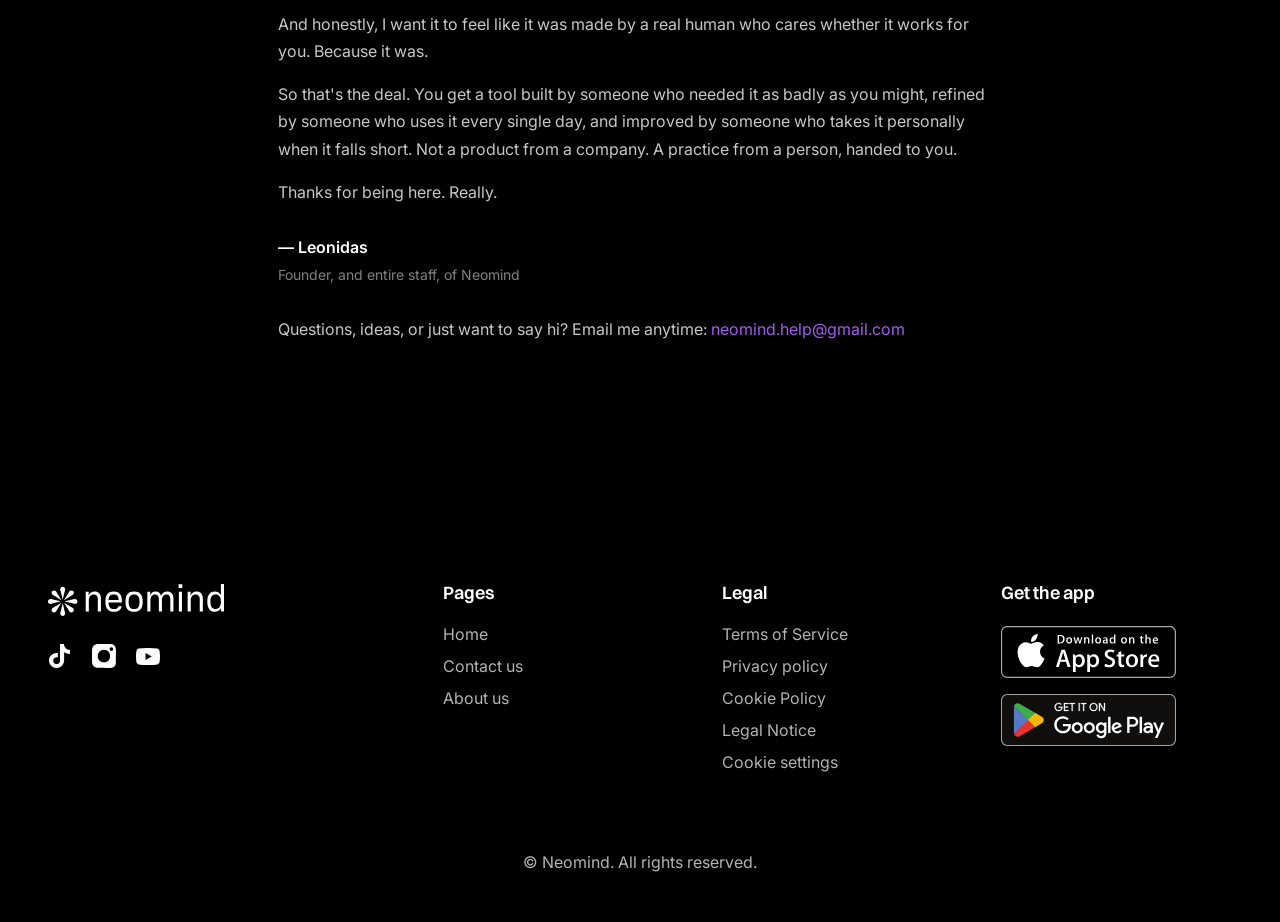
==== commit 943d9b87: "Make About founder photo a full-width banner Switch the placeholder and styles from a small circular" ====
--- a/about/index.html
+++ b/about/index.html
@@ -17,10 +17,10 @@
     <h1 class="headline legal__headline" data-i18n="about_headline">Why this app exists</h1>
 
     <!-- Founder photo. When a real photo is ready, replace the placeholder div
-         below with:
+         below with (use a wide/landscape image, ideally 16:9):
          <img class="about__photo" src="../assets/images/founder.webp" alt="Leonidas, founder of Neomind"> -->
     <figure class="about__portrait">
-      <div class="about__photo about__photo--placeholder" aria-hidden="true">L</div>
+      <div class="about__photo about__photo--placeholder" aria-hidden="true">Founder photo</div>
       <figcaption class="about__caption" data-i18n="about_caption">Leonidas, founder of Neomind</figcaption>
     </figure>
 
--- a/assets/css/styles.css
+++ b/assets/css/styles.css
@@ -1314,14 +1314,14 @@
   margin: 32px 0 8px;
   display: flex;
   flex-direction: column;
-  align-items: flex-start;
+  align-items: stretch;
   gap: 12px;
 }
 
 .about__photo {
-  width: 128px;
-  height: 128px;
-  border-radius: 50%;
+  width: 100%;
+  aspect-ratio: 16 / 9;
+  border-radius: 16px;
   object-fit: cover;
   border: 1px solid rgba(255, 255, 255, 0.12);
 }
@@ -1331,9 +1331,10 @@
   align-items: center;
   justify-content: center;
   background: linear-gradient(135deg, rgba(163, 91, 242, 0.45), rgba(163, 91, 242, 0.08));
-  color: #FFFFFF;
-  font-size: 52px;
-  font-weight: 600;
+  color: rgba(255, 255, 255, 0.7);
+  font-size: 15px;
+  font-weight: 500;
+  letter-spacing: 0.02em;
   user-select: none;
 }
 
